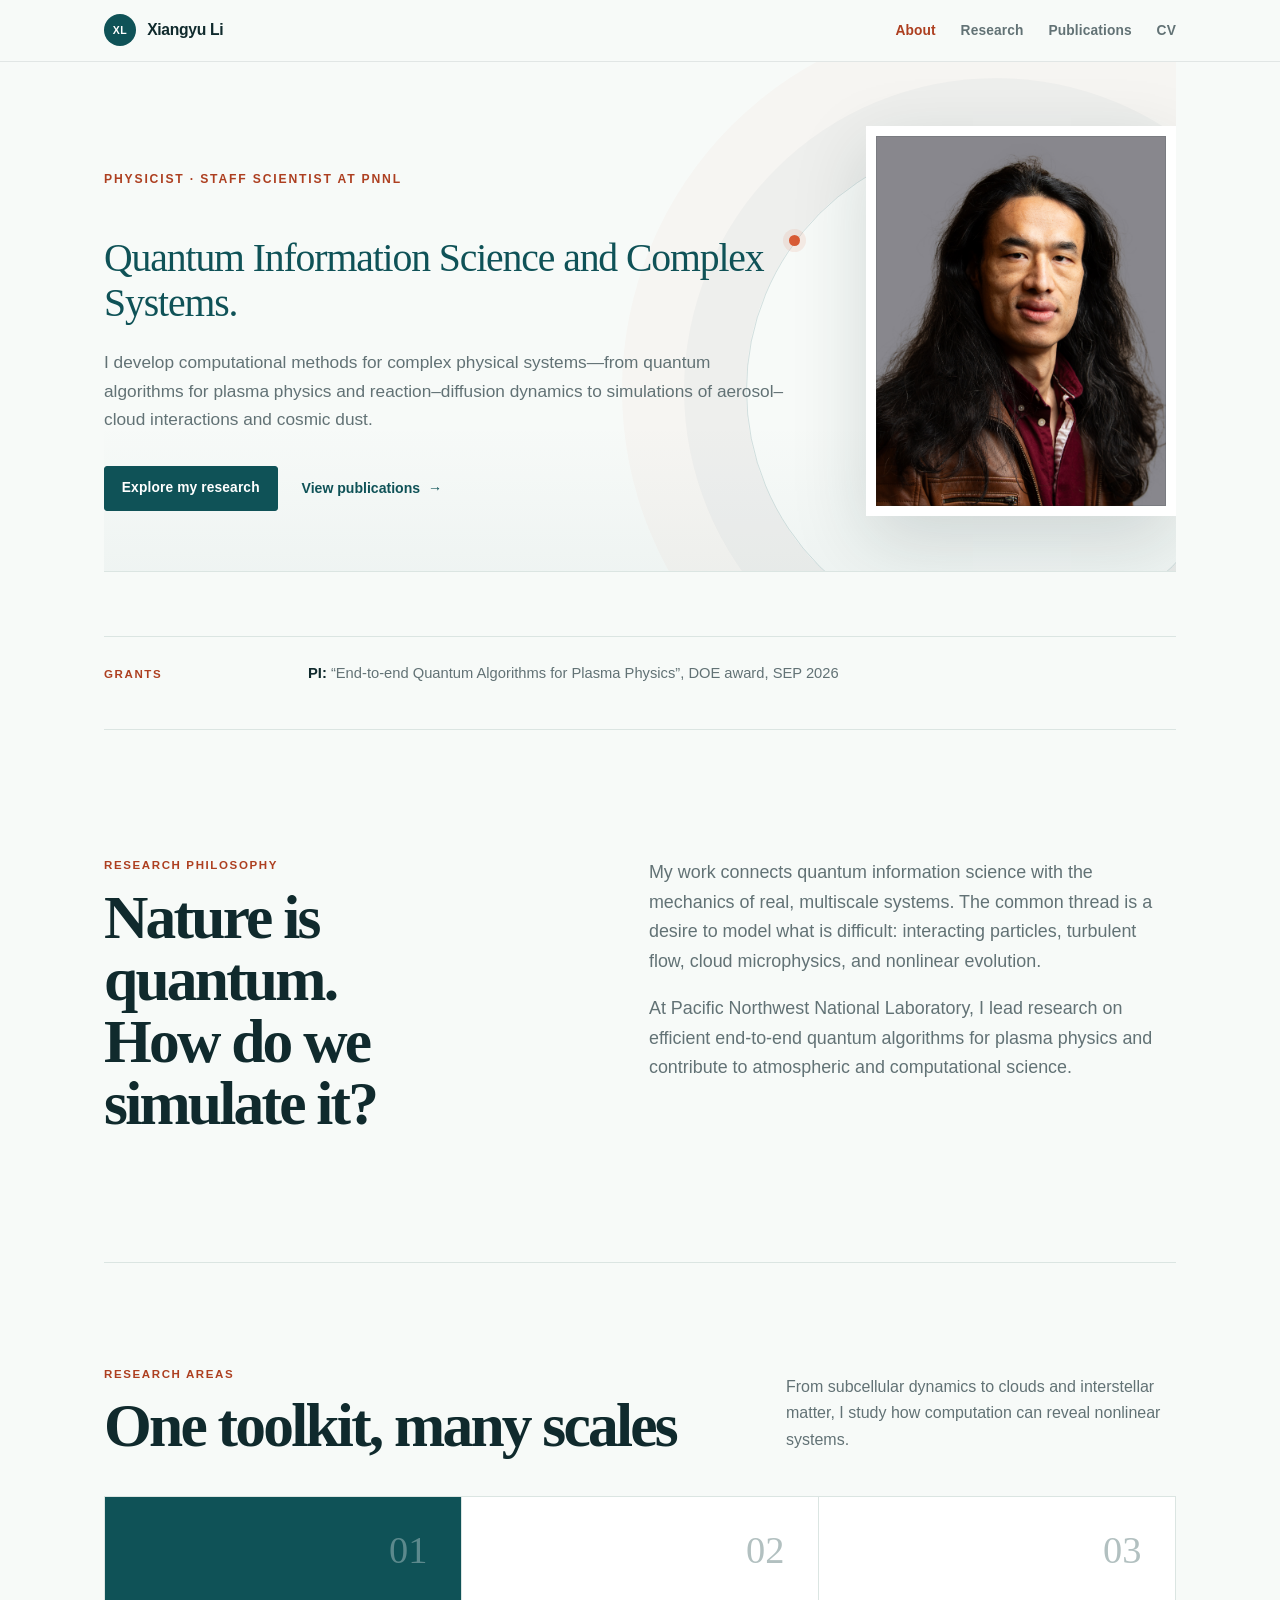
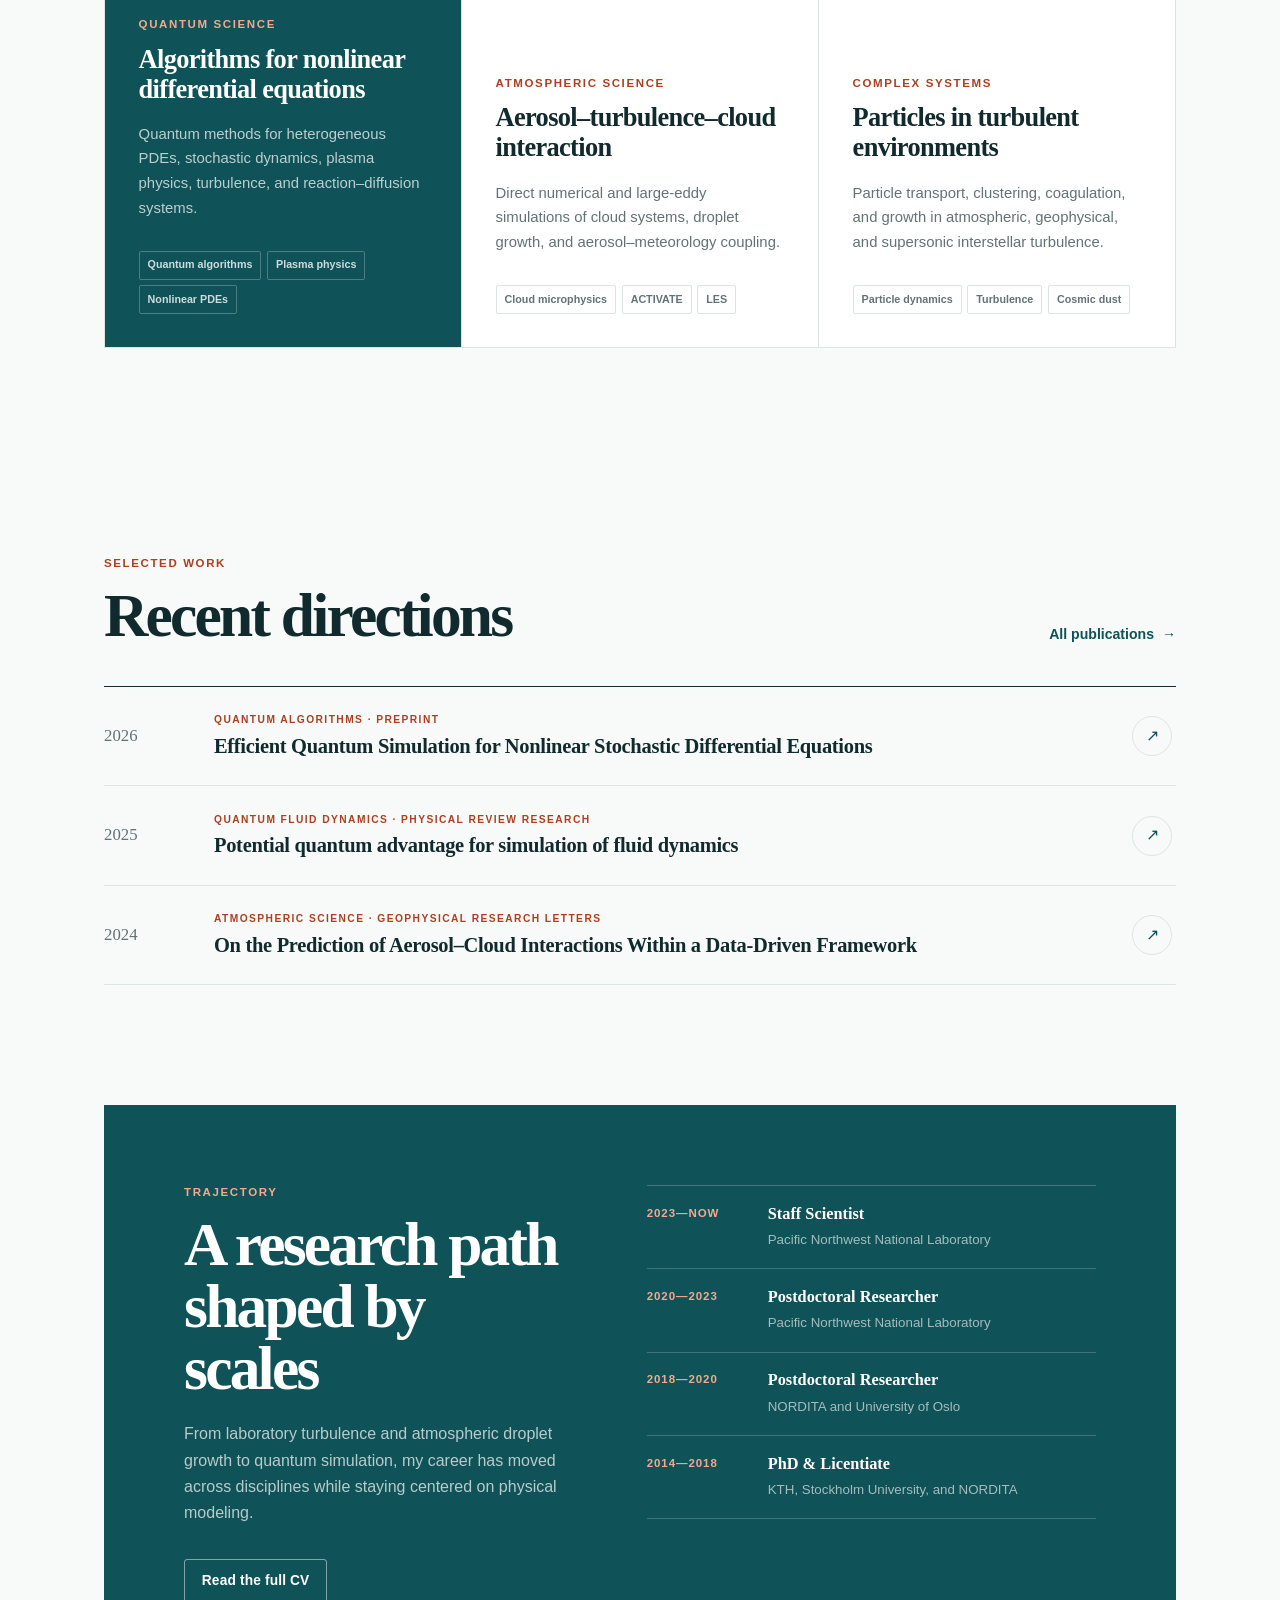
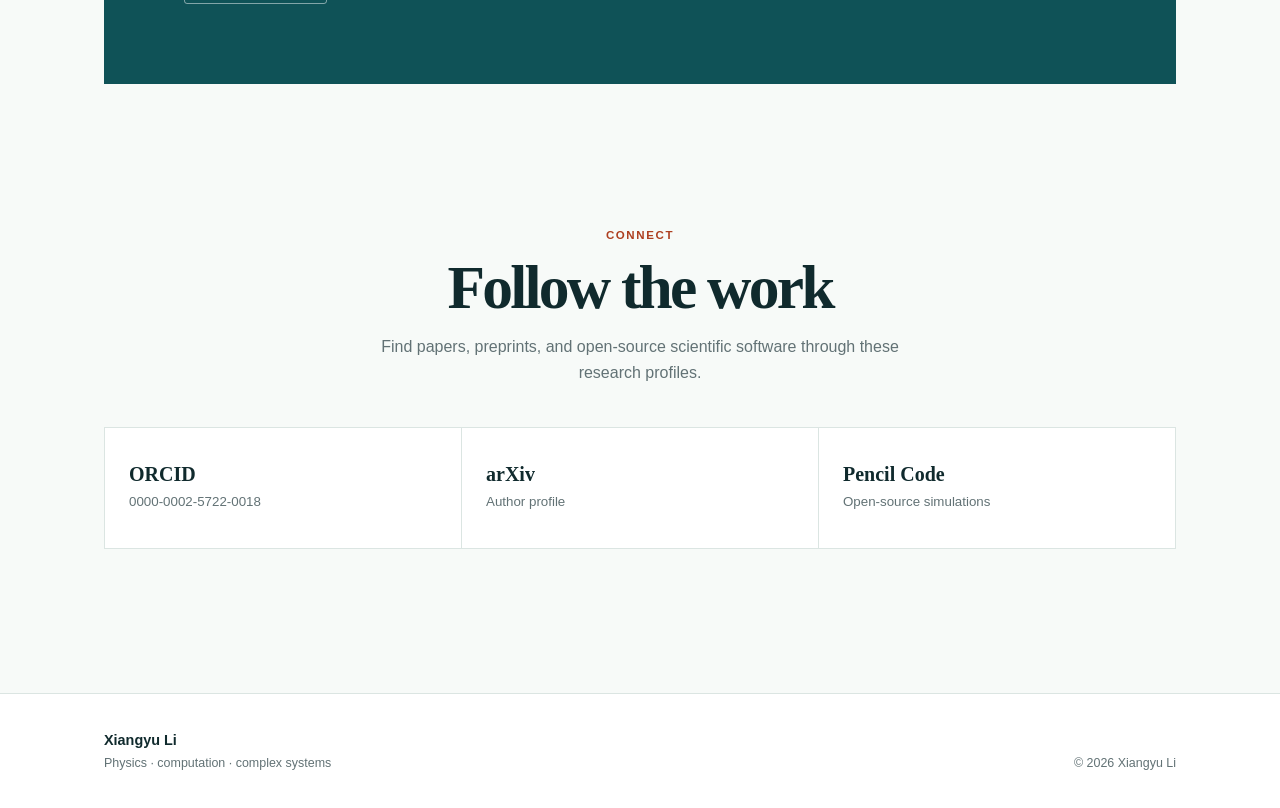
==== index.html @ b9da58fc "First version for my personal web" ====
<!doctype html>
<html lang="en">
<head>
  <meta charset="utf-8">
  <meta name="viewport" content="width=device-width, initial-scale=1">
  <title>Xiangyu Li — Physicist &amp; Staff Scientist</title>
  <meta name="description" content="Xiangyu Li is a staff scientist at Pacific Northwest National Laboratory working at the intersection of quantum computing, turbulence, and multiscale complex systems.">
  <meta name="theme-color" content="#f7faf8">
  <link rel="icon" type="image/png" href="assets/og.png">
  <meta property="og:type" content="website">
  <meta property="og:title" content="Xiangyu Li — Physicist &amp; Staff Scientist">
  <meta property="og:description" content="Quantum algorithms, turbulence, and multiscale complex systems.">
  <meta property="og:image" content="https://xiangyuli.github.io/assets/og.png">
  <meta property="og:image:width" content="1731">
  <meta property="og:image:height" content="908">
  <meta property="og:image:alt" content="Xiangyu Li — Quantum algorithms, turbulence, and multiscale systems">
  <meta name="twitter:card" content="summary_large_image">
  <meta name="twitter:title" content="Xiangyu Li — Physicist &amp; Staff Scientist">
  <meta name="twitter:description" content="Quantum algorithms, turbulence, and multiscale complex systems.">
  <meta name="twitter:image" content="https://xiangyuli.github.io/assets/og.png">
  <link rel="stylesheet" href="assets/style.css">
  <script src="assets/site.js" defer></script>
</head>
<body>
<a class="skip-link" href="#main">Skip to content</a>
<header class="site-header">
  <nav aria-label="Primary navigation">
    <a class="brand" href="index.html" aria-label="Xiangyu Li, home"><span class="brand-mark" aria-hidden="true">XL</span><span>Xiangyu Li</span></a>
    <ul>
      <li><a class="active" aria-current="page" href="index.html">About</a></li>
      <li><a href="index.html#research">Research</a></li>
      <li><a href="publications.html">Publications</a></li>
      <li><a href="cv.html">CV</a></li>
    </ul>
  </nav>
</header>

<main id="main">
  <section class="hero" aria-label="Introduction">
    <div class="hero-orbit orbit-one" aria-hidden="true"></div>
    <div class="hero-orbit orbit-two" aria-hidden="true"></div>
    <p class="hero-kicker">Physicist · Staff Scientist at PNNL</p>
    <!-- <h1 id="hero-title">Nonlinear systems.</h1> -->
    <p class="hero-lede">Quantum Information Science and Complex Systems.</p>
    <p class="hero-copy">I develop computational methods for complex physical systems—from quantum algorithms for plasma physics and reaction–diffusion dynamics to simulations of aerosol–cloud interactions and cosmic dust.</p>
    <div class="hero-actions">
      <a class="button button-primary" href="#research">Explore my research</a>
      <a class="text-link" href="publications.html">View publications <span aria-hidden="true">→</span></a>
    </div>
    <figure class="hero-portrait">
      <img src="Li_Xiangyu-3.jpg" alt="Portrait of Xiangyu Li" width="5568" height="3712" fetchpriority="high">
    </figure>
  </section>

  <section class="grants-section" aria-labelledby="grants-title">
    <h2 class="eyebrow" id="grants-title">Grants</h2>
    <p><strong>PI:</strong> “End-to-end Quantum Algorithms for Plasma Physics”, DOE award, SEP 2026</p>
  </section>

  <section class="intro-section" aria-labelledby="intro-title">
    <div><p class="eyebrow">Research philosophy</p><h2 id="intro-title">Nature is quantum.<br>How do we simulate it?</h2></div>
    <div class="prose-large">
      <p>My work connects quantum information science with the mechanics of real, multiscale systems. The common thread is a desire to model what is difficult: interacting particles, turbulent flow, cloud microphysics, and nonlinear evolution.</p>
      <p>At Pacific Northwest National Laboratory, I lead research on efficient end-to-end quantum algorithms for plasma physics and contribute to atmospheric and computational science.</p>
    </div>
  </section>

  <section id="research" class="research-section" aria-labelledby="research-title">
    <div class="section-heading">
      <div><p class="eyebrow">Research areas</p><h2 id="research-title">One toolkit, many scales</h2></div>
      <p>From subcellular dynamics to clouds and interstellar matter, I study how computation can reveal nonlinear systems.</p>
    </div>
    <div class="research-grid">
      <article class="research-card research-card-featured">
        <span class="card-index">01</span><p class="card-label">Quantum science</p>
        <h3>Algorithms for nonlinear differential equations</h3>
        <p>Quantum methods for heterogeneous PDEs, stochastic dynamics, plasma physics, turbulence, and reaction–diffusion systems.</p>
        <ul class="micro-tags" aria-label="Topics"><li>Quantum algorithms</li><li>Plasma physics</li><li>Nonlinear PDEs</li></ul>
      </article>
      <article class="research-card">
        <span class="card-index">02</span><p class="card-label">Atmospheric science</p>
        <h3>Aerosol–turbulence–cloud interaction</h3>
        <p>Direct numerical and large-eddy simulations of cloud systems, droplet growth, and aerosol–meteorology coupling.</p>
        <ul class="micro-tags" aria-label="Topics"><li>Cloud microphysics</li><li>ACTIVATE</li><li>LES</li></ul>
      </article>
      <article class="research-card">
        <span class="card-index">03</span><p class="card-label">Complex systems</p>
        <h3>Particles in turbulent environments</h3>
        <p>Particle transport, clustering, coagulation, and growth in atmospheric, geophysical, and supersonic interstellar turbulence.</p>
        <ul class="micro-tags" aria-label="Topics"><li>Particle dynamics</li><li>Turbulence</li><li>Cosmic dust</li></ul>
      </article>
    </div>
  </section>

  <section class="selected-section" aria-labelledby="selected-title">
    <div class="section-heading">
      <div><p class="eyebrow">Selected work</p><h2 id="selected-title">Recent directions</h2></div>
      <a class="text-link" href="publications.html">All publications <span aria-hidden="true">→</span></a>
    </div>
    <div class="selected-list">
      <article class="selected-item">
        <div class="selected-year">2026</div><div><p class="selected-type">Quantum algorithms · Preprint</p><h3><a href="https://arxiv.org/abs/2603.12398">Efficient Quantum Simulation for Nonlinear Stochastic Differential Equations</a></h3></div>
        <a class="round-link" href="https://arxiv.org/abs/2603.12398" aria-label="Open Efficient Quantum Simulation for Nonlinear Stochastic Differential Equations"><span aria-hidden="true">↗</span></a>
      </article>
      <article class="selected-item">
        <div class="selected-year">2025</div><div><p class="selected-type">Quantum fluid dynamics · Physical Review Research</p><h3><a href="https://doi.org/10.1103/PhysRevResearch.7.013036">Potential quantum advantage for simulation of fluid dynamics</a></h3></div>
        <a class="round-link" href="https://doi.org/10.1103/PhysRevResearch.7.013036" aria-label="Open Potential quantum advantage for simulation of fluid dynamics"><span aria-hidden="true">↗</span></a>
      </article>
      <article class="selected-item">
        <div class="selected-year">2024</div><div><p class="selected-type">Atmospheric science · Geophysical Research Letters</p><h3><a href="https://doi.org/10.1029/2024GL110757">On the Prediction of Aerosol–Cloud Interactions Within a Data-Driven Framework</a></h3></div>
        <a class="round-link" href="https://doi.org/10.1029/2024GL110757" aria-label="Open On the Prediction of Aerosol–Cloud Interactions Within a Data-Driven Framework"><span aria-hidden="true">↗</span></a>
      </article>
    </div>
  </section>

  <section class="trajectory-section" aria-labelledby="trajectory-title">
    <div class="trajectory-copy"><p class="eyebrow">Trajectory</p><h2 id="trajectory-title">A research path shaped by scales</h2><p>From laboratory turbulence and atmospheric droplet growth to quantum simulation, my career has moved across disciplines while staying centered on physical modeling.</p><a class="button button-light" href="cv.html">Read the full CV</a></div>
    <ol class="timeline-mini">
      <li><span>2023—Now</span><strong>Staff Scientist</strong><small>Pacific Northwest National Laboratory</small></li>
      <li><span>2020—2023</span><strong>Postdoctoral Researcher</strong><small>Pacific Northwest National Laboratory</small></li>
      <li><span>2018—2020</span><strong>Postdoctoral Researcher</strong><small>NORDITA and University of Oslo</small></li>
      <li><span>2014—2018</span><strong>PhD &amp; Licentiate</strong><small>KTH, Stockholm University, and NORDITA</small></li>
    </ol>
  </section>

  <section class="connect-section" aria-labelledby="connect-title">
    <p class="eyebrow">Connect</p><h2 id="connect-title">Follow the work</h2><p>Find papers, preprints, and open-source scientific software through these research profiles.</p>
    <div class="connect-links">
      <a href="https://orcid.org/0000-0002-5722-0018"><span>ORCID</span><small>0000-0002-5722-0018</small></a>
      <a href="https://arxiv.org/a/li_x_20.html"><span>arXiv</span><small>Author profile</small></a>
      <a href="https://github.com/pencil-code/"><span>Pencil Code</span><small>Open-source simulations</small></a>
    </div>
  </section>
</main>

<footer><div class="footer-inner"><p><strong>Xiangyu Li</strong><br><span>Physics · computation · complex systems</span></p><p>© <span data-current-year>2026</span> Xiangyu Li</p></div></footer>
</body>
</html>
---- assets/style.css ----
:root {
  --ink: #102a2d;
  --muted: #627275;
  --accent: #d85a34;
  --accent-dark: #ad3f20;
  --teal: #0f5257;
  --teal-light: #dcebea;
  --line: #dbe5e2;
  --bg: #f7faf8;
  --paper: #fff;
  --cream: #f2eee5;
  --max: 1120px;
  --serif: Georgia, "Times New Roman", serif;
  --sans: Inter, ui-sans-serif, -apple-system, BlinkMacSystemFont, "Segoe UI", sans-serif;
}

* { box-sizing: border-box; }
html { scroll-behavior: smooth; }
body {
  margin: 0;
  background: var(--bg);
  color: var(--ink);
  font: 16px/1.65 var(--sans);
  text-rendering: optimizeLegibility;
  -webkit-font-smoothing: antialiased;
}

::selection { background: #f2c8b8; color: var(--ink); }
a { color: var(--teal); text-decoration: none; }
a:hover { color: var(--accent-dark); }
a:focus-visible,
button:focus-visible,
input:focus-visible { outline: 3px solid rgba(216, 90, 52, .34); outline-offset: 3px; }
img { max-width: 100%; }
h1, h2, h3, p { margin-top: 0; }
button, input { font: inherit; }

.visually-hidden {
  position: absolute;
  width: 1px;
  height: 1px;
  padding: 0;
  margin: -1px;
  overflow: hidden;
  clip: rect(0, 0, 0, 0);
  white-space: nowrap;
  border: 0;
}

.skip-link {
  position: fixed;
  top: .75rem;
  left: .75rem;
  z-index: 100;
  padding: .65rem .9rem;
  background: var(--ink);
  color: #fff;
  border-radius: 4px;
  transform: translateY(-160%);
}
.skip-link:focus { transform: translateY(0); color: #fff; }

.site-header {
  position: sticky;
  top: 0;
  z-index: 20;
  background: rgba(247, 250, 248, .93);
  border-bottom: 1px solid rgba(16, 42, 45, .09);
  backdrop-filter: blur(16px);
}
.site-header nav {
  max-width: var(--max);
  margin: 0 auto;
  padding: .9rem 1.5rem;
  display: flex;
  align-items: center;
  gap: 2rem;
}
.brand {
  display: inline-flex;
  align-items: center;
  gap: .7rem;
  margin-right: auto;
  color: var(--ink);
  font-weight: 800;
  font-size: .98rem;
  letter-spacing: -.02em;
}
.brand:hover { color: var(--ink); }
.brand-mark {
  width: 2rem;
  height: 2rem;
  display: grid;
  place-items: center;
  color: #fff;
  background: var(--teal);
  border-radius: 50%;
  font-size: .66rem;
  letter-spacing: .05em;
}
.site-header ul {
  list-style: none;
  display: flex;
  align-items: center;
  gap: 1.55rem;
  margin: 0;
  padding: 0;
}
.site-header li { margin: 0; }
.site-header li a {
  color: var(--muted);
  font-size: .86rem;
  font-weight: 650;
  letter-spacing: .01em;
}
.site-header li a:hover,
.site-header li a.active { color: var(--accent-dark); }

main { max-width: var(--max); margin: 0 auto; padding: 0 1.5rem 6rem; }
.eyebrow,
.card-label,
.selected-type,
.pub-topic,
.aside-label {
  margin: 0 0 .75rem;
  color: var(--accent-dark);
  font-size: .72rem;
  line-height: 1.35;
  font-weight: 800;
  letter-spacing: .14em;
  text-transform: uppercase;
}
.button {
  display: inline-flex;
  align-items: center;
  justify-content: center;
  min-height: 2.8rem;
  padding: .65rem 1.05rem;
  border: 1px solid var(--teal);
  border-radius: 3px;
  font-size: .86rem;
  font-weight: 800;
  letter-spacing: .01em;
  cursor: pointer;
  transition: transform .18s ease, background .18s ease, color .18s ease;
}
.button:hover { transform: translateY(-2px); }
.button-primary { background: var(--teal); border-color: var(--teal); color: #fff; }
.button-primary:hover { background: #0a4145; color: #fff; }
.button-light { background: transparent; border-color: rgba(255,255,255,.48); color: #fff; }
.button-light:hover { background: #fff; color: var(--teal); }
.text-link { font-size: .88rem; font-weight: 800; color: var(--teal); white-space: nowrap; }
.text-link span { display: inline-block; margin-left: .25rem; transition: transform .18s ease; }
.text-link:hover span { transform: translateX(4px); }

/* Home */
.hero {
  min-height: 510px;
  position: relative;
  overflow: hidden;
  display: flex;
  flex-direction: column;
  justify-content: center;
  align-items: flex-start;
  padding: 4rem 0 1rem;
  border-bottom: 1px solid var(--line);
}
.hero::before {
  content: "";
  position: absolute;
  inset: auto 0 0;
  height: 29%;
  pointer-events: none;
  background: linear-gradient(180deg, transparent, rgba(15,82,87,.035));
}
.hero-orbit {
  position: absolute;
  pointer-events: none;
  border: 1px solid rgba(15,82,87,.16);
  border-radius: 50%;
}
.orbit-one {
  width: 500px;
  height: 500px;
  right: -70px;
  top: 78px;
  box-shadow: 0 0 0 62px rgba(15,82,87,.03), 0 0 0 124px rgba(216,90,52,.026);
}
.orbit-one::before,
.orbit-two::before {
  content: "";
  position: absolute;
  width: 11px;
  height: 11px;
  border-radius: 50%;
  background: var(--accent);
  box-shadow: 0 0 0 6px rgba(216,90,52,.1);
}
.orbit-one::before { left: 42px; top: 94px; }
.orbit-two { width: 250px; height: 250px; right: 55px; top: 203px; border-style: dashed; transform: rotate(-20deg); }
.orbit-two::before { right: 12px; bottom: 61px; }
.hero-kicker { position: relative; z-index: 1; margin-bottom: 1.35rem; color: var(--accent-dark); font-size: .76rem; font-weight: 850; letter-spacing: .15em; text-transform: uppercase; }
.hero h1 {
  position: relative;
  z-index: 1;
  max-width: 760px;
  margin: 0;
  font: 700 clamp(4rem, 9vw, 7.75rem)/.84 var(--serif);
  letter-spacing: -.068em;
}
.hero-lede {
  position: relative;
  z-index: 1;
  margin: 1.55rem 0 1.35rem;
  color: var(--teal);
  font: 400 clamp(1.65rem, 3.1vw, 2.7rem)/1.15 var(--serif);
  letter-spacing: -.028em;
}
.hero-copy { position: relative; z-index: 1; max-width: 670px; margin-bottom: 2rem; color: var(--muted); font-size: 1.08rem; }
.hero-actions { position: relative; z-index: 1; display: flex; align-items: center; gap: 1.5rem; flex-wrap: wrap; }
.hero-portrait {
  position: absolute;
  z-index: 2;
  top: 4rem;
  right: 0;
  width: min(29vw, 310px);
  height: 390px;
  margin: 0;
  overflow: hidden;
  border: 10px solid var(--paper);
  box-shadow: 0 24px 70px rgba(16, 42, 45, .16);
}
.hero-portrait::after {
  content: "";
  position: absolute;
  inset: 0;
  border: 1px solid rgba(16, 42, 45, .12);
  pointer-events: none;
}
.hero-portrait img { width: 100%; height: 100%; display: block; object-fit: cover; object-position: 55% center; }
.hero h1,
.hero-lede,
.hero-copy,
.hero-actions { max-width: calc(100% - 385px); }
.grants-section {
  display: grid;
  grid-template-columns: 180px 1fr;
  align-items: baseline;
  gap: 1.5rem;
  margin-top: 4rem;
  padding: 1.5rem 0 2.75rem;
  border-top: 1px solid var(--line);
  border-bottom: 1px solid var(--line);
}
.grants-section h2 {
  margin: 0;
}
.grants-section p {
  max-width: 720px;
  margin: 0;
  color: var(--muted);
  font-size: .92rem;
}
.grants-section p strong { color: var(--ink); }

.intro-section { display: grid; grid-template-columns: .92fr 1.08fr; gap: 6rem; padding: 8rem 0; }
.intro-section h2,
.section-heading h2,
.trajectory-section h2,
.connect-section h2,
.page-hero h1 {
  margin: 0;
  font: 700 clamp(2.45rem, 4.8vw, 4.25rem)/1.01 var(--serif);
  letter-spacing: -.045em;
}
.prose-large { color: var(--muted); font-size: 1.12rem; }
.prose-large p:last-child { margin-bottom: 0; }

.research-section { padding: 6.5rem 0; border-top: 1px solid var(--line); }
.section-heading { display: flex; justify-content: space-between; align-items: end; gap: 3rem; margin-bottom: 2.5rem; }
.section-heading > p { max-width: 390px; margin-bottom: .2rem; color: var(--muted); }
.research-grid { display: grid; grid-template-columns: repeat(3, 1fr); gap: 1px; background: var(--line); border: 1px solid var(--line); }
.research-card { position: relative; min-height: 450px; display: flex; flex-direction: column; padding: 2.1rem; background: var(--paper); overflow: hidden; }
.research-card-featured { background: var(--teal); color: #fff; }
.research-card .card-index { align-self: flex-end; color: #b2c0c0; font: 400 2.4rem/1 var(--serif); }
.research-card-featured .card-index { color: rgba(255,255,255,.32); }
.research-card .card-label { margin-top: auto; }
.research-card-featured .card-label { color: #f4a88e; }
.research-card h3 { margin-bottom: 1.1rem; font: 700 1.65rem/1.13 var(--serif); letter-spacing: -.025em; }
.research-card > p:not(.card-label) { color: var(--muted); font-size: .93rem; }
.research-card-featured > p:not(.card-label) { color: rgba(255,255,255,.72); }
.micro-tags { list-style: none; display: flex; flex-wrap: wrap; gap: .35rem; margin: 1rem 0 0; padding: 0; }
.micro-tags li { padding: .28rem .5rem; border: 1px solid var(--line); border-radius: 2px; color: var(--muted); font-size: .67rem; font-weight: 700; }
.research-card-featured .micro-tags li { color: rgba(255,255,255,.8); border-color: rgba(255,255,255,.25); }

.selected-section { padding: 6.5rem 0; }
.selected-list { border-top: 1px solid var(--ink); }
.selected-item { display: grid; grid-template-columns: 90px 1fr 44px; align-items: center; gap: 1.25rem; padding: 1.65rem 0; border-bottom: 1px solid var(--line); }
.selected-year { color: var(--muted); font: 400 1.05rem/1 var(--serif); }
.selected-item h3 { max-width: 820px; margin: 0; font: 700 1.28rem/1.28 var(--serif); letter-spacing: -.015em; }
.selected-item h3 a { color: var(--ink); }
.selected-item h3 a:hover { color: var(--accent-dark); }
.selected-type { margin-bottom: .35rem; font-size: .64rem; }
.round-link,
.pub-link { width: 40px; height: 40px; display: grid; place-items: center; border: 1px solid var(--line); border-radius: 50%; color: var(--teal); transition: background .18s ease, color .18s ease; }
.round-link:hover,
.pub-link:hover { background: var(--teal); color: #fff; }

.trajectory-section { display: grid; grid-template-columns: .92fr 1.08fr; gap: 5rem; margin: 1rem 0 7rem; padding: 5rem; background: var(--teal); color: #fff; }
.trajectory-copy .eyebrow { color: #f4a88e; }
.trajectory-copy > p:not(.eyebrow) { max-width: 470px; margin: 1.4rem 0 2rem; color: rgba(255,255,255,.7); }
.timeline-mini { list-style: none; margin: 0; padding: 0; border-top: 1px solid rgba(255,255,255,.22); }
.timeline-mini li { display: grid; grid-template-columns: 105px 1fr; gap: .35rem 1rem; padding: 1.1rem 0; border-bottom: 1px solid rgba(255,255,255,.2); }
.timeline-mini span { grid-row: span 2; color: #f4a88e; font-size: .72rem; font-weight: 800; letter-spacing: .08em; text-transform: uppercase; }
.timeline-mini strong { font: 700 1.02rem/1.2 var(--serif); }
.timeline-mini small { color: rgba(255,255,255,.62); }

.connect-section { padding: 2rem 0 3rem; text-align: center; }
.connect-section > p:not(.eyebrow) { max-width: 560px; margin: 1rem auto 2.5rem; color: var(--muted); }
.connect-links { display: grid; grid-template-columns: repeat(3, 1fr); border: 1px solid var(--line); background: var(--line); gap: 1px; text-align: left; }
.connect-links a { display: flex; flex-direction: column; min-height: 120px; justify-content: center; padding: 1.5rem; background: var(--paper); color: var(--ink); transition: background .18s ease; }
.connect-links a:hover { background: var(--cream); }
.connect-links span { font: 700 1.25rem/1.2 var(--serif); }
.connect-links small { margin-top: .3rem; color: var(--muted); }

footer { border-top: 1px solid var(--line); background: var(--paper); }
.footer-inner { max-width: var(--max); margin: 0 auto; padding: 2.2rem 1.5rem; display: flex; justify-content: space-between; align-items: end; gap: 2rem; color: var(--muted); font-size: .78rem; }
.footer-inner p { margin: 0; }
.footer-inner strong { color: var(--ink); font-size: .9rem; }

/* Shared inner pages */
.page-main { padding-bottom: 7rem; }
.page-hero { min-height: 390px; display: flex; align-items: end; justify-content: space-between; gap: 3rem; padding: 7rem 0 4rem; border-bottom: 1px solid var(--ink); }
.page-hero h1 { font-size: clamp(4rem, 9vw, 7.3rem); line-height: .86; }
.page-lede { max-width: 520px; margin: 0 0 .3rem; color: var(--muted); font: 400 1.25rem/1.45 var(--serif); }
.cv-hero { align-items: center; }
.page-hero.cv-hero h1 { font-size: clamp(2.5rem, 5vw, 3.5rem); line-height: 1; }

/* CV */
.cv-layout { display: grid; grid-template-columns: 230px minmax(0, 1fr); gap: 5rem; padding-top: 4.5rem; }
.cv-aside { position: sticky; top: 6.5rem; align-self: start; }
.aside-block { padding: 0 0 1.5rem; margin-bottom: 1.5rem; border-bottom: 1px solid var(--line); color: var(--muted); font-size: .83rem; }
.aside-block p:last-child { margin-bottom: 0; }
.aside-block strong { color: var(--ink); }
.compact-list { list-style: none; margin: 0; padding: 0; }
.compact-list li { margin: .25rem 0; }
.cv-nav { display: flex; flex-direction: column; gap: .28rem; }
.cv-nav a { color: var(--muted); font-size: .78rem; }
.cv-nav a:hover { color: var(--accent-dark); }
.cv-section { padding: 0 0 5.5rem; scroll-margin-top: 6.5rem; }
.cv-section-title { display: flex; align-items: baseline; gap: 1rem; margin-bottom: 2rem; padding-bottom: 1rem; border-bottom: 1px solid var(--ink); }
.cv-section-title span { color: var(--accent-dark); font: 700 .72rem/1 var(--sans); }
.cv-section-title h2 { margin: 0; font: 700 2.05rem/1 var(--serif); letter-spacing: -.025em; }
.cv-entries { border-top: 1px solid var(--line); }
.cv-entry { display: grid; grid-template-columns: 145px 1fr; gap: 1.4rem; padding: 1.2rem 0; border-bottom: 1px solid var(--line); }
.cv-entry time { color: var(--accent-dark); font-size: .73rem; font-weight: 800; letter-spacing: .035em; text-transform: uppercase; }
.cv-entry h3 { margin: 0 0 .2rem; font: 700 1.06rem/1.25 var(--serif); }
.cv-entry p { margin: 0; color: var(--muted); font-size: .87rem; }
.cv-entry small { display: block; margin-top: .3rem; color: #829092; font-size: .76rem; font-style: italic; }
.award-feature { display: grid; grid-template-columns: 180px 1fr; gap: 2rem; align-items: center; margin-bottom: 1.5rem; padding: 2rem; background: var(--teal); color: #fff; }
.award-feature > div { display: flex; flex-direction: column; }
.award-feature span { color: #f4a88e; font-size: .7rem; font-weight: 800; letter-spacing: .1em; text-transform: uppercase; }
.award-feature > div strong { font: 700 2rem/1.2 var(--serif); }
.award-feature p { margin: 0; color: rgba(255,255,255,.76); }
.award-feature p strong { color: #fff; }
.detail-list { list-style: none; margin: 0; padding: 0; border-top: 1px solid var(--line); }
.detail-list li { display: grid; grid-template-columns: 125px 1fr; gap: 1.4rem; padding: .95rem 0; border-bottom: 1px solid var(--line); }
.detail-list span { color: var(--accent-dark); font-size: .75rem; font-weight: 800; }
.detail-list p { margin: 0; color: var(--muted); font-size: .88rem; }
.detail-list-simple li { grid-template-columns: 1fr; position: relative; padding-left: 1.4rem; }
.detail-list-simple li::before { content: ""; position: absolute; left: 0; top: 1.43rem; width: 6px; height: 6px; background: var(--accent); border-radius: 50%; }
.skills-grid { display: grid; grid-template-columns: repeat(2, 1fr); border: 1px solid var(--line); background: var(--line); gap: 1px; }
.skills-grid article { min-height: 170px; padding: 1.5rem; background: var(--paper); }
.skills-grid h3 { margin-bottom: .6rem; color: var(--teal); font: 700 1.05rem/1.2 var(--serif); }
.skills-grid p { margin: 0; color: var(--muted); font-size: .85rem; }
.talk-list { list-style: none; counter-reset: talks; margin: 0; padding: 0; border-top: 1px solid var(--line); }
.talk-list li { display: grid; grid-template-columns: 105px 1fr; gap: 1.25rem; padding: 1rem 0; border-bottom: 1px solid var(--line); }
.talk-list time { color: var(--accent-dark); font-size: .7rem; font-weight: 800; text-transform: uppercase; }
.talk-list strong { font: 700 .94rem/1.25 var(--serif); }
.talk-list p { margin: .15rem 0 0; color: var(--muted); font-size: .8rem; }

/* Publications */
.publications-hero .page-lede { align-self: end; }
.publication-tools { position: sticky; top: 61px; z-index: 10; display: grid; grid-template-columns: minmax(240px, 1fr) auto; gap: 1rem 2rem; align-items: center; padding: 1.4rem 0; background: rgba(247,250,248,.96); border-bottom: 1px solid var(--line); backdrop-filter: blur(12px); }
.search-field { display: flex; align-items: center; gap: .55rem; max-width: 360px; padding: .48rem .7rem; border: 1px solid #c6d4d1; background: var(--paper); border-radius: 3px; color: var(--teal); }
.search-field input { width: 100%; border: 0; outline: 0; background: transparent; color: var(--ink); font-size: .79rem; }
.search-field input::placeholder { color: #899696; }
.filter-buttons { display: flex; gap: .35rem; flex-wrap: wrap; justify-content: flex-end; }
.filter-button { padding: .42rem .65rem; border: 1px solid transparent; border-radius: 2px; background: transparent; color: var(--muted); font-size: .72rem; font-weight: 750; cursor: pointer; }
.filter-button:hover { color: var(--teal); }
.filter-button.active { border-color: var(--teal); background: var(--teal); color: #fff; }
.result-count { grid-column: 1 / -1; margin: -.45rem 0 0; color: var(--muted); font-size: .72rem; }
.result-count strong { color: var(--ink); }
.publication-list { border-top: 1px solid var(--ink); }
.publication-row { display: grid; grid-template-columns: 78px minmax(0, 1fr) 45px; gap: 1.5rem; align-items: start; padding: 2rem 0; border-bottom: 1px solid var(--line); }
.publication-row[hidden] { display: none; }
.pub-year { padding-top: .15rem; color: var(--accent-dark); font: 700 .84rem/1 var(--serif); }
.pub-topic { margin-bottom: .45rem; font-size: .62rem; }
.pub-body h2 { margin: 0 0 .7rem; font: 700 1.28rem/1.25 var(--serif); letter-spacing: -.012em; }
.pub-body h2 a { color: var(--ink); }
.pub-body h2 a:hover { color: var(--accent-dark); }
.pub-authors { margin: 0 0 .15rem; color: var(--muted); font-size: .78rem; }
.pub-authors strong { color: var(--ink); }
.pub-venue { margin: 0; color: #899696; font-size: .75rem; }
.pub-link { align-self: center; }
.empty-results { padding: 3rem; background: var(--cream); color: var(--muted); text-align: center; }
.publication-note { margin-top: 4rem; padding: 2rem; background: var(--teal); color: rgba(255,255,255,.72); }
.publication-note p { margin: 0; }
.publication-note strong { color: #fff; }
.publication-note a { color: #f5ac93; font-weight: 700; }

@media (max-width: 920px) {
  .hero { min-height: 550px; }
  .orbit-one { right: -260px; opacity: .7; }
  .orbit-two { right: -110px; opacity: .7; }
  .hero-portrait { width: 235px; height: 330px; top: 5rem; }
  .hero h1,
  .hero-lede,
  .hero-copy,
  .hero-actions { max-width: calc(100% - 285px); }
  .intro-section,
  .trajectory-section { grid-template-columns: 1fr; gap: 3rem; }
  .intro-section { padding: 6rem 0; }
  .research-grid { grid-template-columns: 1fr; }
  .research-card { min-height: 330px; }
  .trajectory-section { padding: 3.5rem; }
  .cv-layout { grid-template-columns: 1fr; gap: 3rem; }
  .cv-aside { position: static; display: grid; grid-template-columns: repeat(3, 1fr); gap: 1rem; }
  .cv-nav { display: none; }
  .publication-tools { position: static; grid-template-columns: 1fr; }
  .filter-buttons { justify-content: flex-start; }
}

@media (max-width: 640px) {
  body { font-size: 15px; }
  .site-header nav { padding: .75rem 1rem; }
  .brand > span:last-child { display: none; }
  .brand { margin-right: auto; }
  .site-header ul { gap: .85rem; }
  .site-header li a { font-size: .75rem; }
  .site-header li:nth-child(2) { display: none; }
  main { padding-left: 1rem; padding-right: 1rem; }
  .hero { min-height: 660px; padding-top: 4rem; }
  .hero h1 { font-size: clamp(3.8rem, 20vw, 5.8rem); }
  .hero-lede { font-size: 1.65rem; }
  .hero-copy { font-size: .98rem; }
  .hero-portrait { position: relative; top: auto; right: auto; width: min(88vw, 420px); height: 390px; margin: 2.5rem 0 0; }
  .hero h1,
  .hero-lede,
  .hero-copy,
  .hero-actions { max-width: none; }
  .grants-section { grid-template-columns: 1fr; gap: .3rem; margin-top: 3rem; padding: 1.25rem 0 2rem; }
  .orbit-one { width: 420px; height: 420px; right: -330px; top: 110px; }
  .orbit-two { display: none; }
  .intro-section { gap: 2rem; padding: 5rem 0; }
  .section-heading { align-items: flex-start; flex-direction: column; gap: 1rem; }
  .research-section,
  .selected-section { padding: 4.5rem 0; }
  .research-card { min-height: 350px; padding: 1.5rem; }
  .selected-item { grid-template-columns: 55px 1fr; gap: .8rem; }
  .selected-item .round-link { display: none; }
  .selected-item h3 { font-size: 1.1rem; }
  .trajectory-section { margin-left: -1rem; margin-right: -1rem; padding: 3rem 1.25rem; }
  .timeline-mini li { grid-template-columns: 83px 1fr; }
  .connect-links { grid-template-columns: 1fr; }
  .footer-inner { align-items: flex-start; flex-direction: column; }
  .page-hero { min-height: 330px; align-items: flex-start; justify-content: end; flex-direction: column; padding: 5rem 0 2.5rem; }
  .page-hero h1 { font-size: 4rem; }
  .page-lede { font-size: 1.05rem; }
  .cv-hero .print-button { align-self: flex-start; }
  .cv-aside { grid-template-columns: 1fr; }
  .aside-block { margin: 0; }
  .cv-section-title h2 { font-size: 1.7rem; }
  .cv-entry { grid-template-columns: 1fr; gap: .35rem; }
  .award-feature { grid-template-columns: 1fr; gap: 1rem; padding: 1.5rem; }
  .detail-list li { grid-template-columns: 88px 1fr; gap: .8rem; }
  .detail-list-simple li { grid-template-columns: 1fr; }
  .skills-grid { grid-template-columns: 1fr; }
  .talk-list li { grid-template-columns: 80px 1fr; gap: .8rem; }
  .publication-tools { padding: 1rem 0; }
  .search-field { max-width: none; }
  .filter-buttons { gap: .15rem; }
  .filter-button { padding: .38rem .5rem; }
  .publication-row { grid-template-columns: 52px 1fr; gap: .8rem; padding: 1.5rem 0; }
  .pub-link { display: none; }
  .pub-body h2 { font-size: 1.08rem; }
}

@media (prefers-reduced-motion: reduce) {
  html { scroll-behavior: auto; }
  *, *::before, *::after { transition-duration: .01ms !important; }
}

@media print {
  :root { --bg: #fff; --paper: #fff; --ink: #000; --muted: #333; --line: #bbb; }
  body { font-size: 10pt; }
  .site-header,
  footer,
  .print-button,
  .cv-aside { display: none !important; }
  main,
  .page-main { max-width: none; padding: 0; }
  .page-hero { min-height: auto; padding: 0 0 1.5rem; }
  .page-hero h1 { font-size: 42pt; }
  .cv-layout { display: block; padding-top: 1.5rem; }
  .cv-section { padding-bottom: 2rem; break-inside: avoid; }
  .cv-section-title { margin-bottom: 1rem; }
  .cv-entry { padding: .5rem 0; }
  .award-feature { background: #fff; color: #000; border: 1px solid #999; }
  .award-feature p,
  .award-feature span { color: #333; }
  .skills-grid article { min-height: 0; }
  a { color: #000; }
}
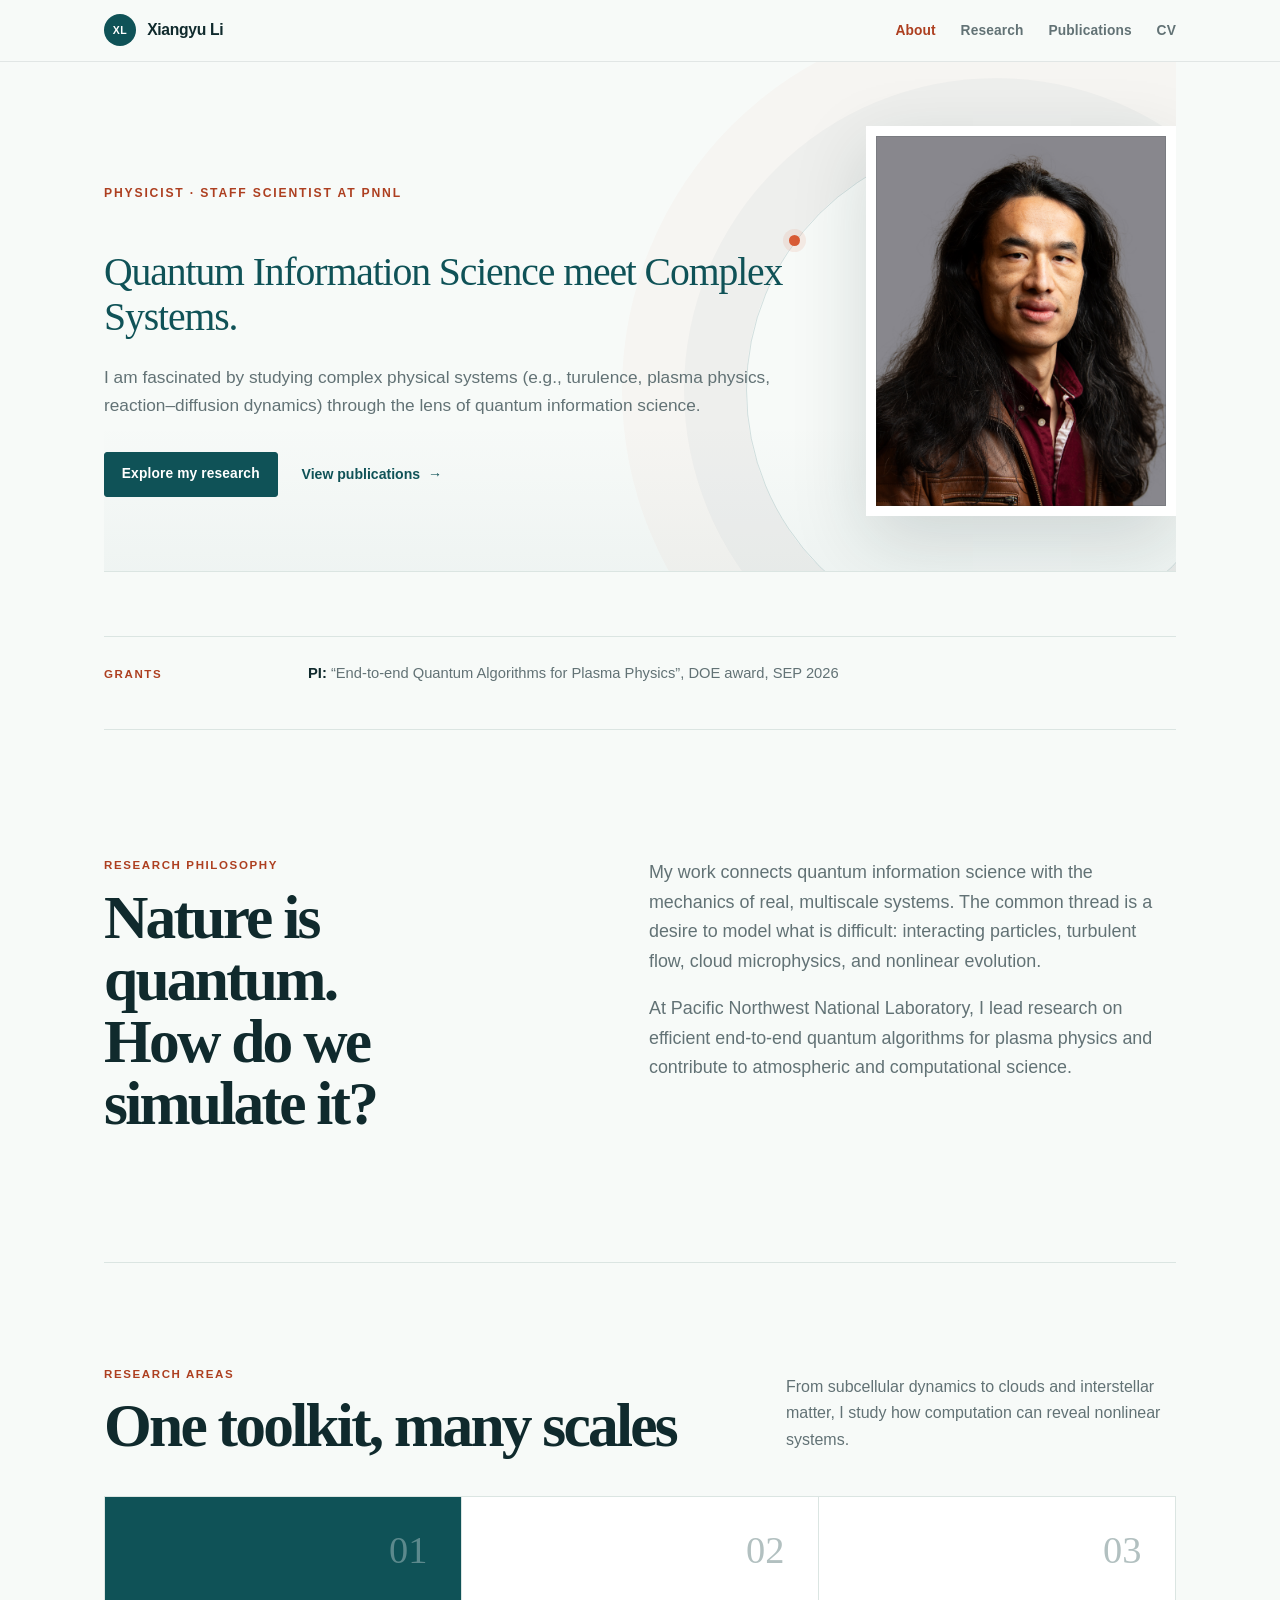
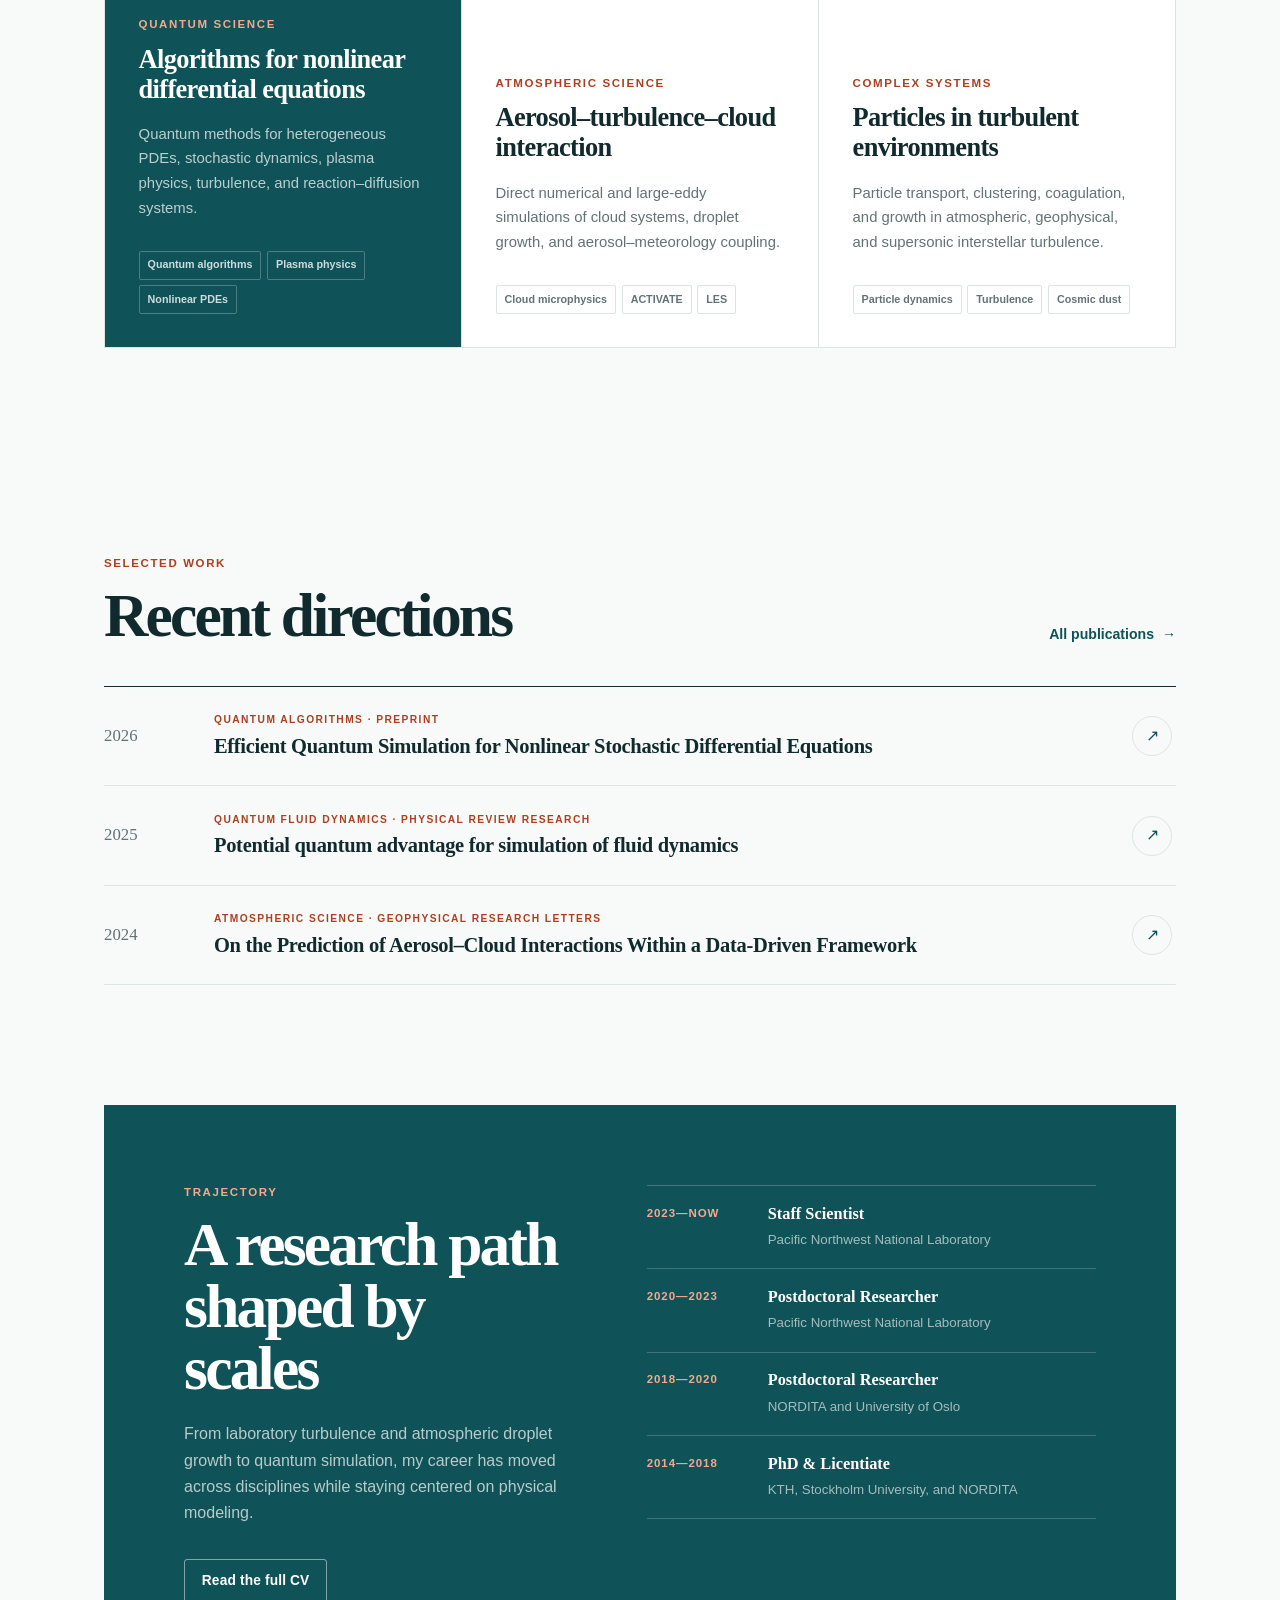
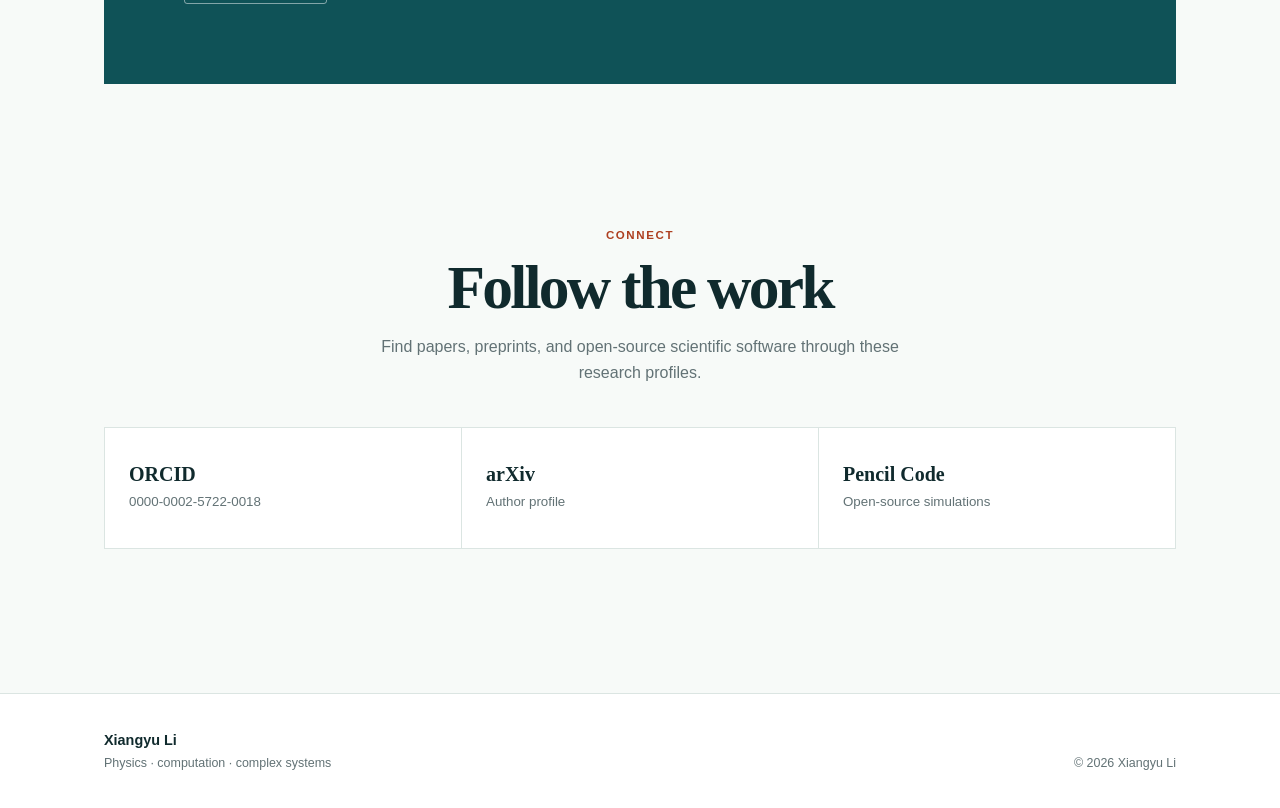
==== commit 22cc17be: "Revision" ====
--- a/index.html
+++ b/index.html
@@ -41,8 +41,8 @@
     <div class="hero-orbit orbit-two" aria-hidden="true"></div>
     <p class="hero-kicker">Physicist · Staff Scientist at PNNL</p>
     <!-- <h1 id="hero-title">Nonlinear systems.</h1> -->
-    <p class="hero-lede">Quantum Information Science and Complex Systems.</p>
-    <p class="hero-copy">I develop computational methods for complex physical systems—from quantum algorithms for plasma physics and reaction–diffusion dynamics to simulations of aerosol–cloud interactions and cosmic dust.</p>
+    <p class="hero-lede">Quantum Information Science meet Complex Systems.</p>
+    <p class="hero-copy">I am fascinated by studying complex physical systems (e.g., turulence, plasma physics, reaction–diffusion dynamics) through the lens of quantum information science.</p>
     <div class="hero-actions">
       <a class="button button-primary" href="#research">Explore my research</a>
       <a class="text-link" href="publications.html">View publications <span aria-hidden="true">→</span></a>
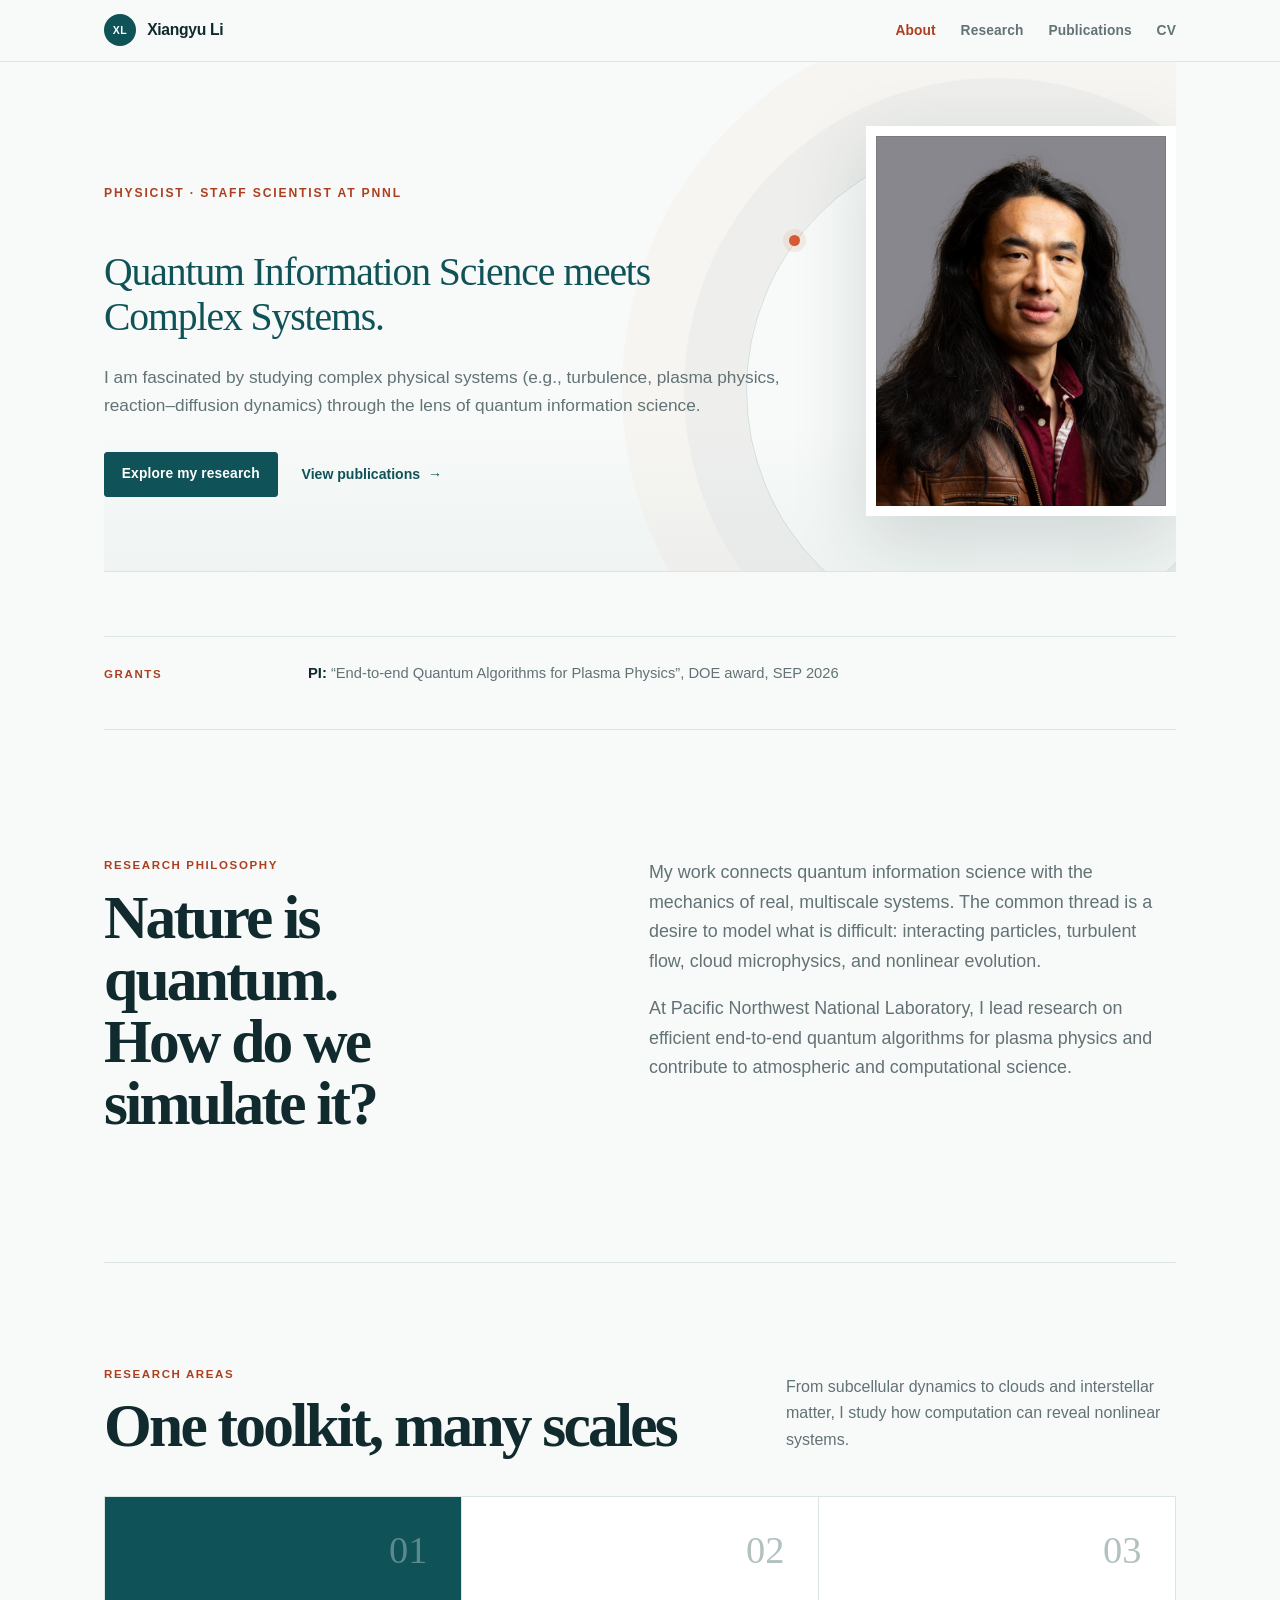
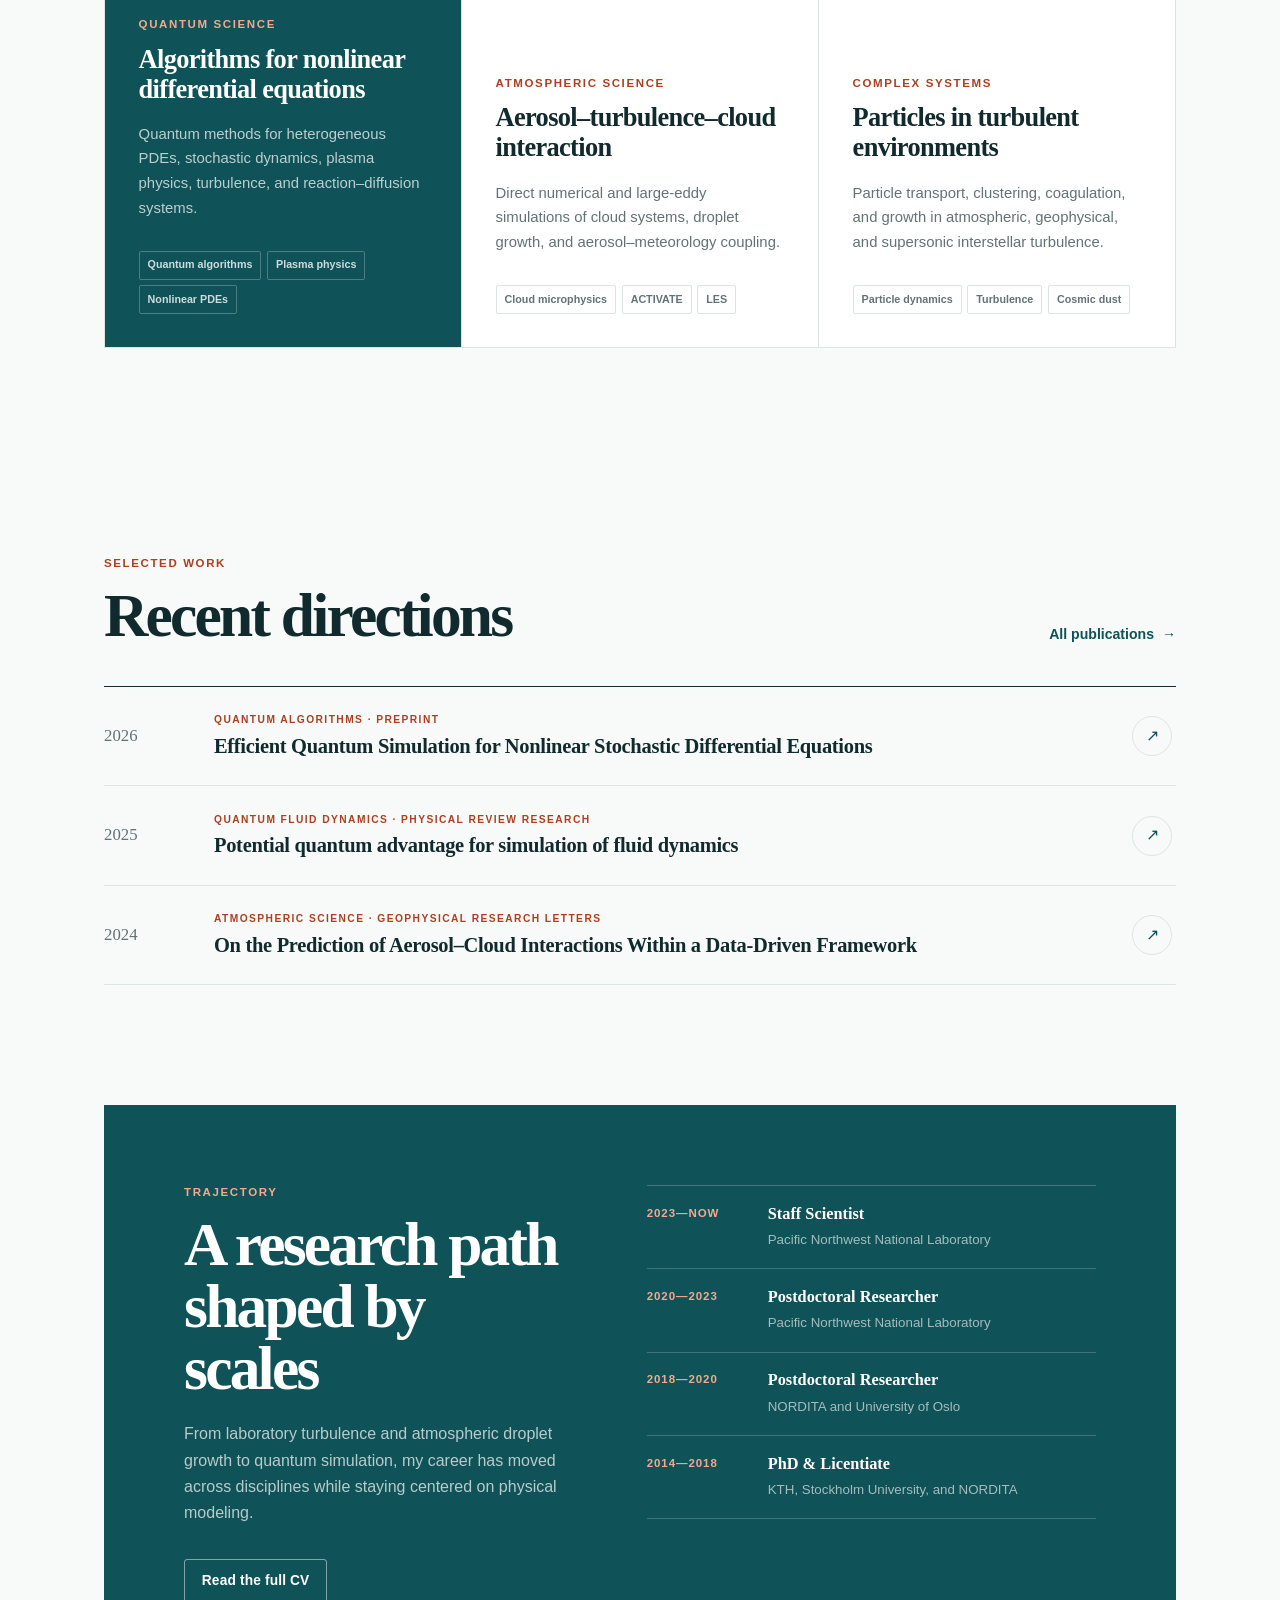
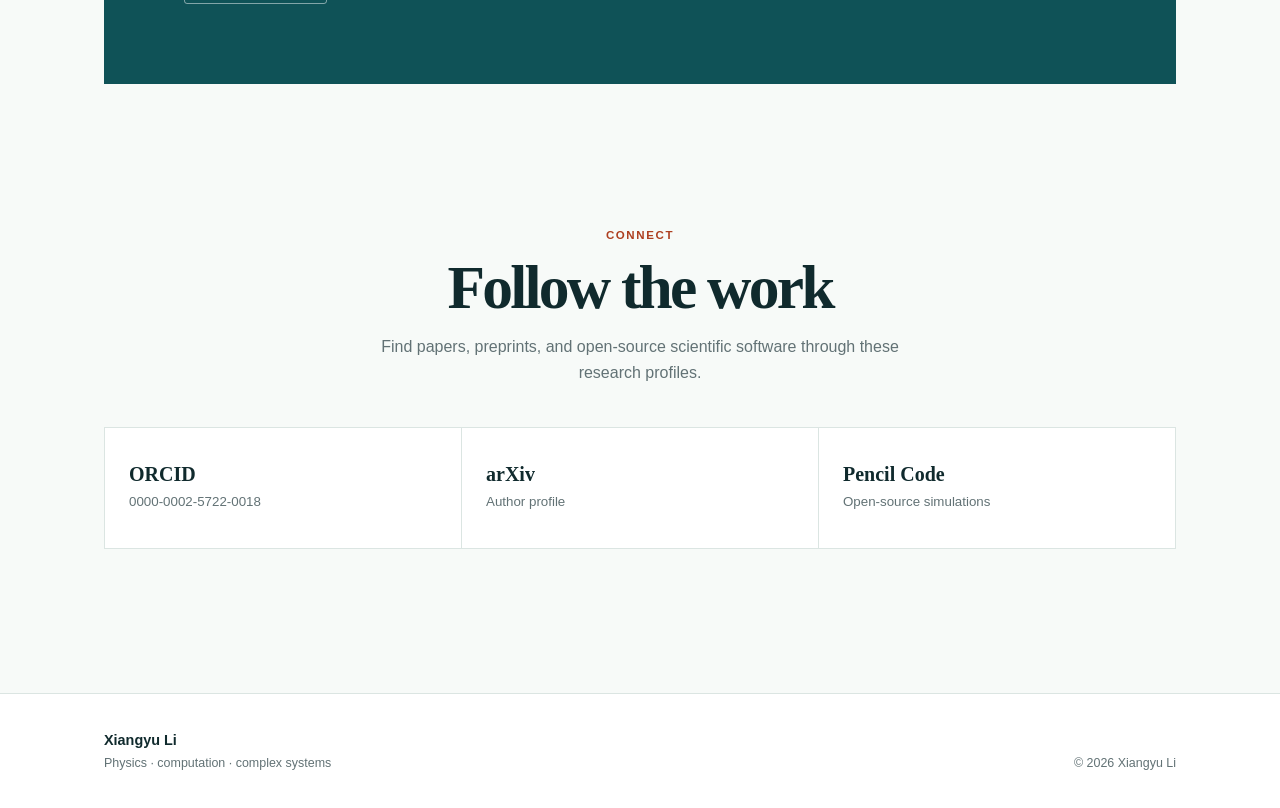
==== commit 6b605dde: "corrections" ====
--- a/index.html
+++ b/index.html
@@ -41,8 +41,8 @@
     <div class="hero-orbit orbit-two" aria-hidden="true"></div>
     <p class="hero-kicker">Physicist · Staff Scientist at PNNL</p>
     <!-- <h1 id="hero-title">Nonlinear systems.</h1> -->
-    <p class="hero-lede">Quantum Information Science meet Complex Systems.</p>
-    <p class="hero-copy">I am fascinated by studying complex physical systems (e.g., turulence, plasma physics, reaction–diffusion dynamics) through the lens of quantum information science.</p>
+    <p class="hero-lede">Quantum Information Science meets Complex Systems.</p>
+    <p class="hero-copy">I am fascinated by studying complex physical systems (e.g., turbulence, plasma physics, reaction–diffusion dynamics) through the lens of quantum information science.</p>
     <div class="hero-actions">
       <a class="button button-primary" href="#research">Explore my research</a>
       <a class="text-link" href="publications.html">View publications <span aria-hidden="true">→</span></a>
